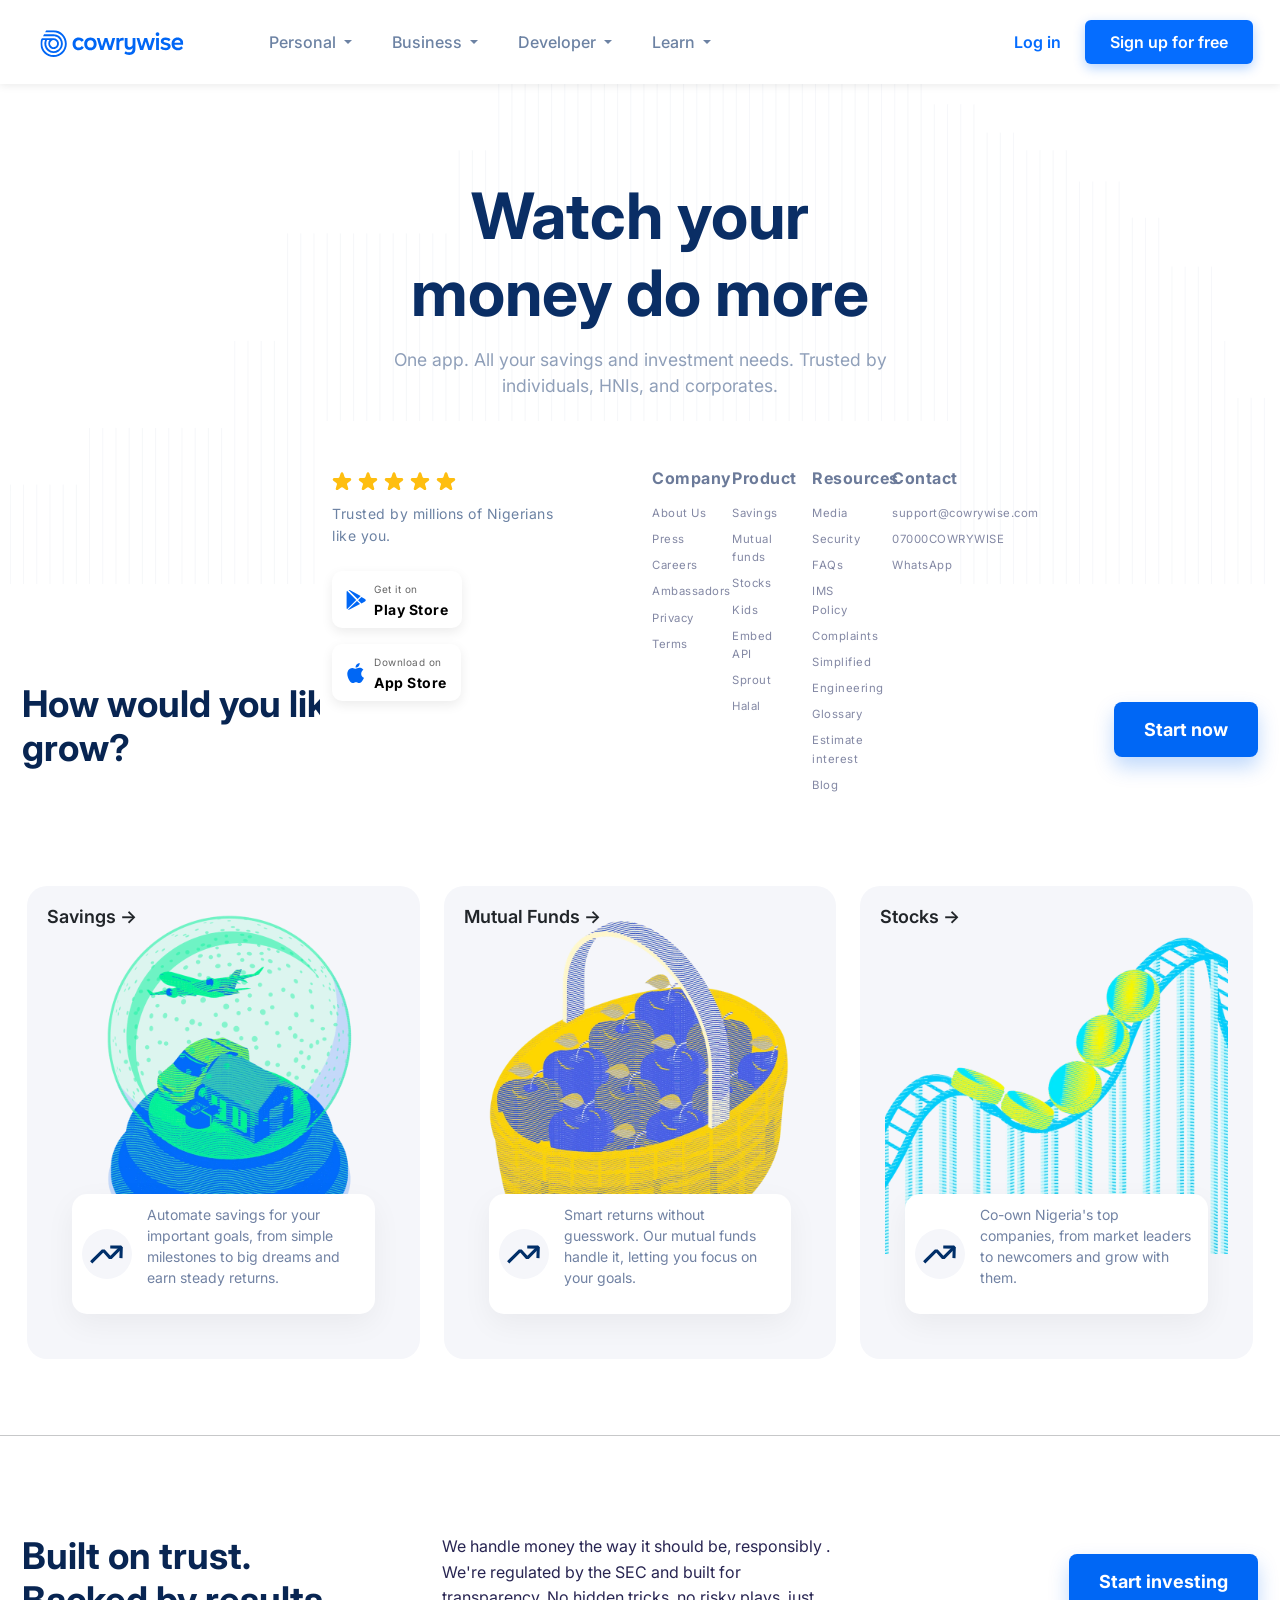
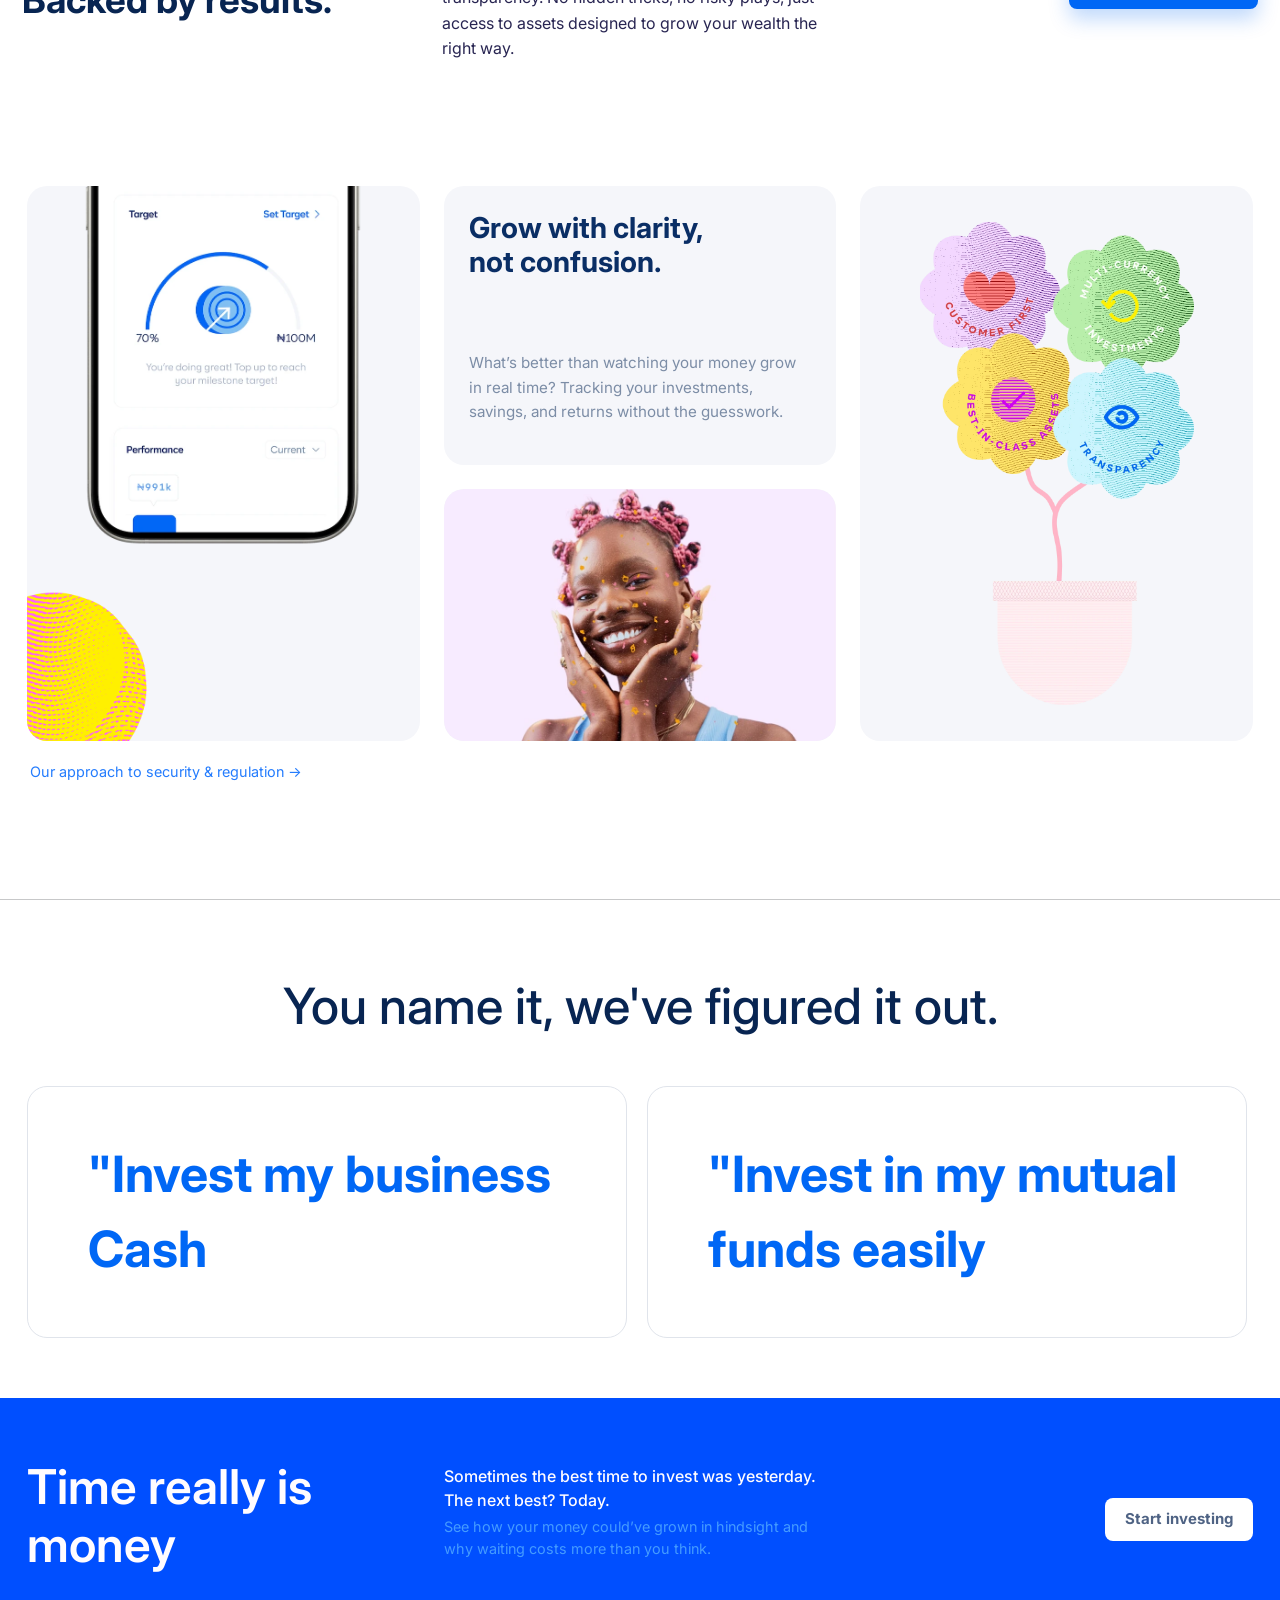
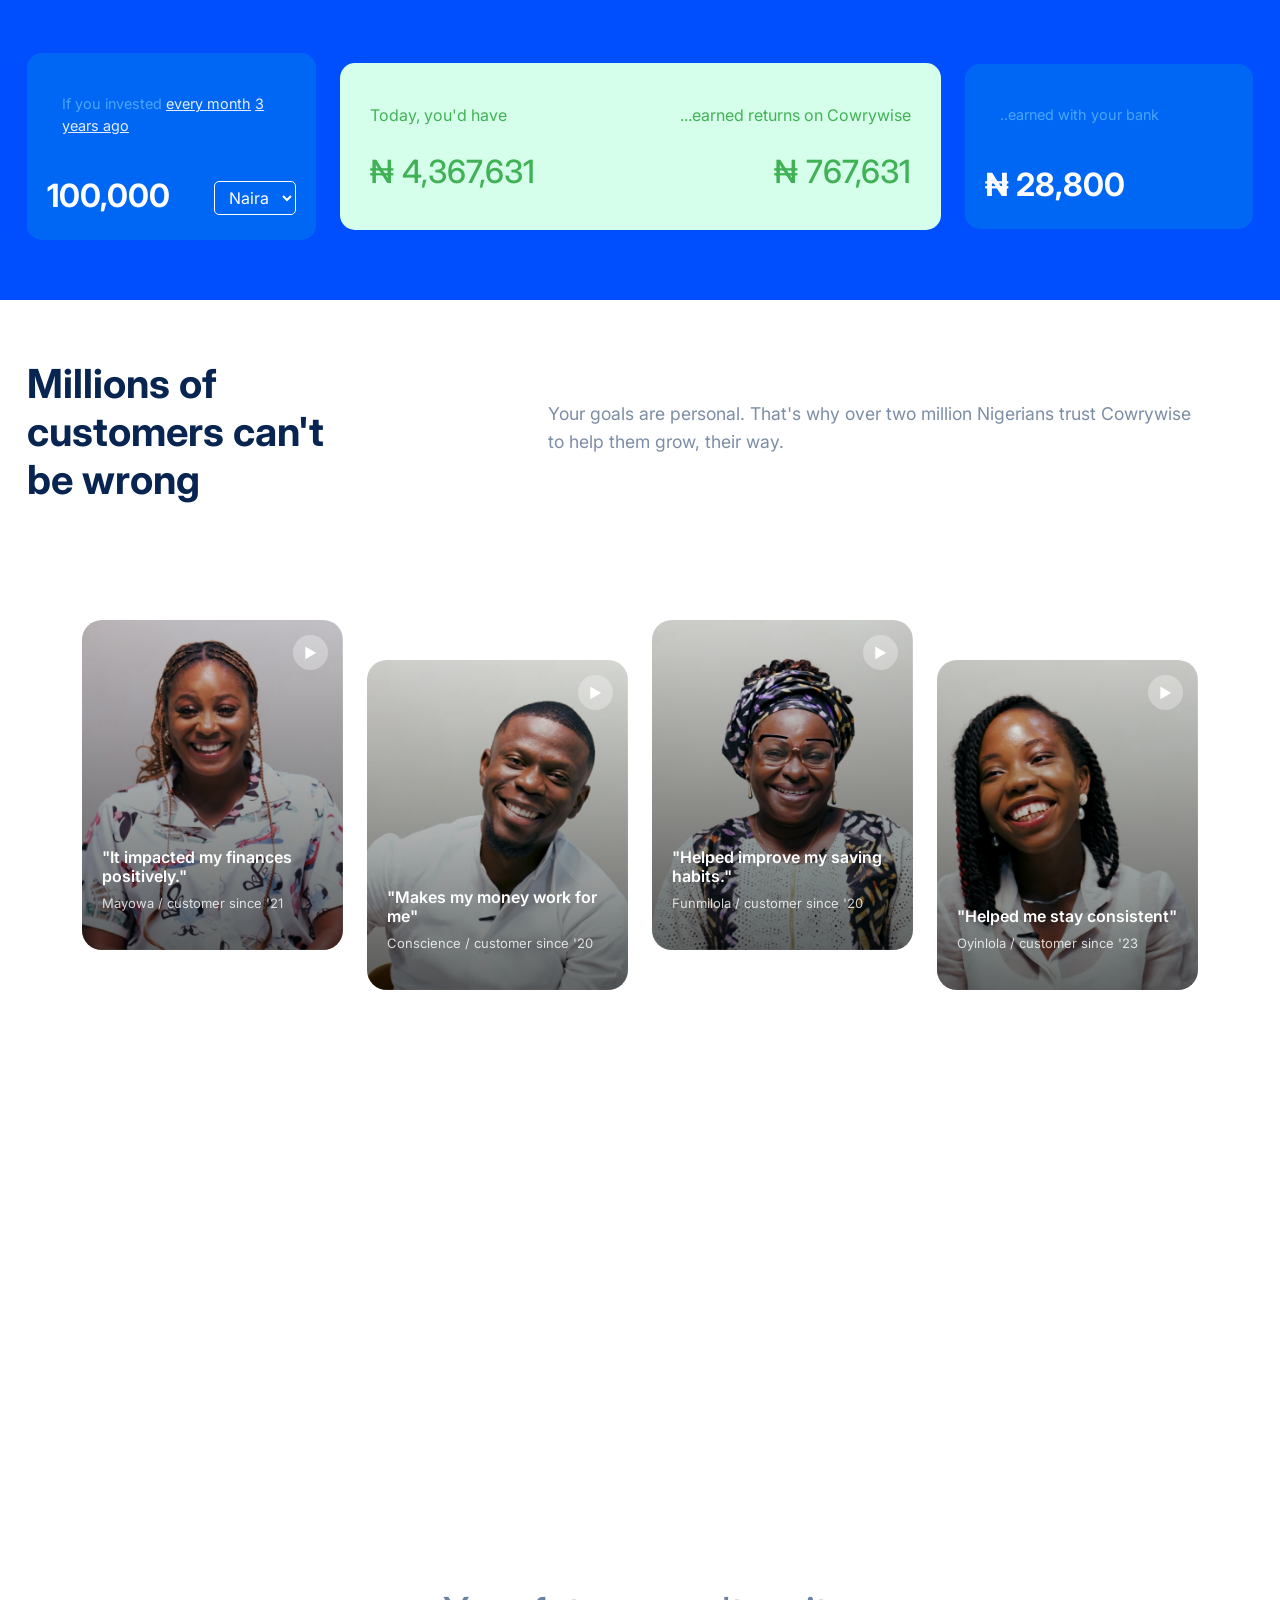
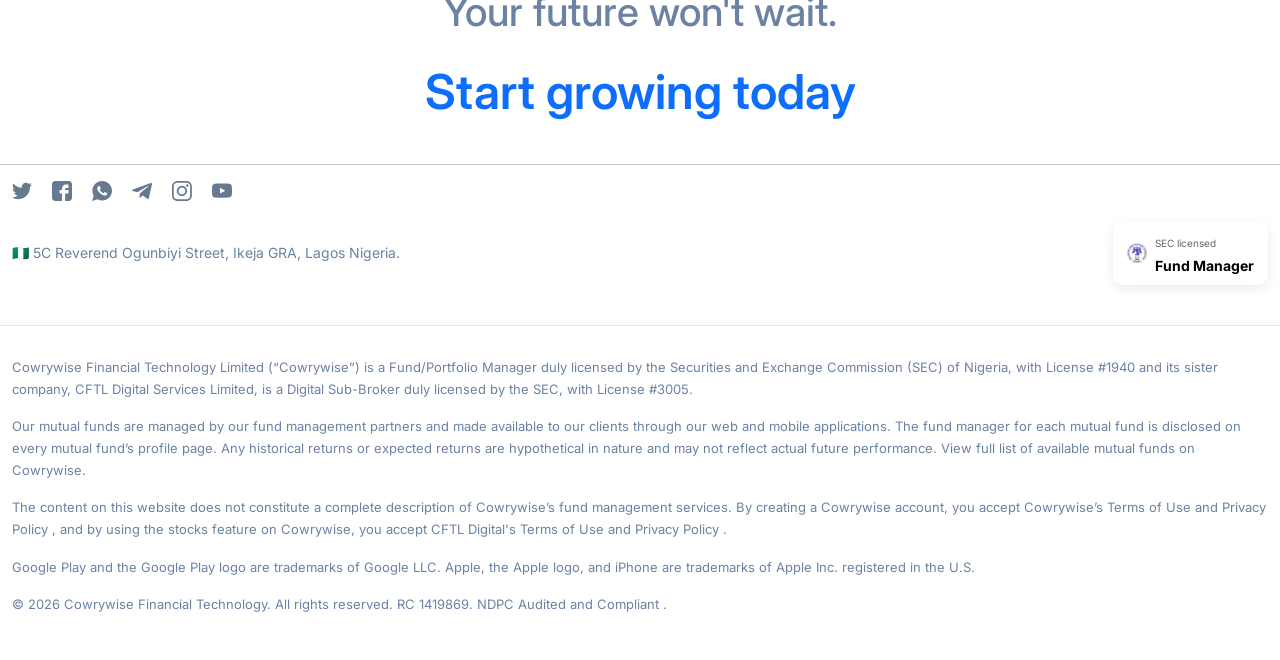
==== index.html @ b3c95ea9 "Final project level 2" ====
<!DOCTYPE html>
<html lang="en">

<head>
    <meta charset="UTF-8">
    <meta name="viewport" content="width=device-width, initial-scale=1.0">
    <script src="https://kit.fontawesome.com/5107a4ee23.js" crossorigin="anonymous"></script>
    <title>Plan, Save and Invest Online | Get high returns | Cowrywise</title>
    <link rel="stylesheet" href="style.css">
    <link rel="preconnect" href="https://fonts.googleapis.com">
    <link rel="preconnect" href="https://fonts.gstatic.com" crossorigin>
    <link
        href="https://fonts.googleapis.com/css2?family=Inter:ital,opsz,wght@0,14..32,100..900;1,14..32,100..900&display=swap"
        rel="stylesheet">
    <link href="https://cdn.jsdelivr.net/npm/bootstrap@5.3.8/dist/css/bootstrap.min.css" rel="stylesheet"
        integrity="sha384-sRIl4kxILFvY47J16cr9ZwB07vP4J8+LH7qKQnuqkuIAvNWLzeN8tE5YBujZqJLB" crossorigin="anonymous">
</head>

<body>

    <nav class="navbar myNav position-sticky top-0 navbar-expand-lg ">
        <div class="container-fluid">
            <a class="navbar-brand" href="#">
                <img src="./Media/logo0.svg" alt="">
            </a>
            <button class="navbar-toggler" type="button" data-bs-toggle="collapse" data-bs-target="#navbarSupportedContent"
                aria-controls="navbarSupportedContent" aria-expanded="false" aria-label="Toggle navigation">
                <span class="navbar-toggler-icon"></span>
            </button>
            <div class="collapse ms-lg-5 navbar-collapse" id="navbarSupportedContent">
                <ul class="navbar-nav gap-lg-4 me-auto mb-2 mb-lg-0">
                    
                    <!-- PERSONAL -->

                    <li class="nav-item dropdown">
                        <a class="nav-link dropdown-toggle navList" href="#" role="button" data-bs-toggle="dropdown" data-bs-auto-close="outside"
                            aria-expanded="false">
                            Personal
                        </a>
                        <ul class="dropdown-menu  mydropdownn">
                            <div class="d-flex gap-lg-5">
                                <div class="dropItem">
                                    <li class="d-flex align-items-center  gap-4 mb-4">
                                        <img src="./Media/savings.svg" alt="">
                                        <div>
                                            <strong>Savings</strong>
                                            <p>Save and earn amazing returns</p>
                                        </div>
                                    </li>
                                    <li class="d-flex align-items-center gap-4 my-4">
                                        <img src="./Media/mutual-fund.svg" alt="">
                                        <div>
                                            <strong>Mutual Funds</strong>
                                            <p>Grow your wealth without chasing charts</p>
                                        </div>
                                    </li>
                                    <li class="d-flex align-items-center gap-4 my-4">
                                        <img src="./Media/stocks.svg" alt="">
                                        <div>
                                            <strong>Stocks <button class="btn-info btn text-light fw-bold">NEW!</button></strong>
                                            <p>Own a slice of Nigeria's top companies</p>
                                        </div>
                                    </li>
                                </div>
                        
                                <div class="verticalLine"></div>
                        
                                <div class="dropItem align-self-start">
                                    <strong class="my-4">Savings</strong>
                                    <li class="my-3">
                                        <a href="#">
                                            <p>Estimate your interests</p>
                                        </a>
                                    </li>
                                    <li class="my-3">
                                        <a href="#">
                                            <p>Know your risk appetite</p>
                                        </a>
                                    </li>
                                    <li class="my-3">
                                        <a href="#">
                                            <p>Plan your child's education</p>
                                        </a>
                                    </li>
                                </div>
                            </div>
                        </ul>
                    </li>


                    <!-- BUSINESS -->
                    
                    <li class="nav-item dropdown">
                        <a class="nav-link dropdown-toggle navList" href="#" role="button" data-bs-toggle="dropdown" data-bs-auto-close="outside"
                            aria-expanded="false">
                            Business
                        </a>
                        <ul class="dropdown-menu  mydropdownn">
                            <div class="d-flex justify-content-between">
                                <div class="dropItem">
                                    <li class="d-flex align-items-center  gap-4 mb-4">
                                        <img src="./Media/sprout.svg" alt="">
                                        <div>
                                            <strong>Sprout</strong>
                                            <p>Save and earn amazing returns</p>
                                        </div>
                                    </li>
                                </div>
                        
                                
                            </div>
                        </ul>
                    </li>


                    <!-- DEVELOPER -->

                    <li class="nav-item dropdown">
                        <a class="nav-link dropdown-toggle navList" href="#" role="button" data-bs-toggle="dropdown" data-bs-auto-close="outside"
                            aria-expanded="false">
                            Developer
                        </a>
                        <ul class="dropdown-menu  mydropdownn">
                            <div class="d-flex gap-lg-5">
                                <div class="dropItem">
                                    <li class="d-flex align-items-center  gap-4 mb-4">
                                        <img src="./Media/embed.svg" alt="">
                                        <div>
                                            <strong>Embed</strong>
                                            <p>Offer investment services in your app</p>
                                        </div>
                                    </li>
                                    <li class="d-flex align-items-center gap-4 my-4">
                                        <img src="./Media/docs.svg" alt="">
                                        <div>
                                            <strong>Docs</strong>
                                            <p>Read how to integrate the Embeded API</p>
                                        </div>
                                    </li>
                                </div>
                        
                                <div class="verticalLine"></div>
                        
                                <div class="dropItem align-self-start">
                                    <strong class="my-4">Connect</strong>
                                    <li class="my-3">
                                        <a href="#">
                                            <p>Join Embeded on Slack</p>
                                        </a>
                                    </li>
                                </div>
                            </div>
                        </ul>
                    </li>


                    <!-- LEARN -->

                    <li class="nav-item dropdown">
                        <a class="nav-link dropdown-toggle navList" href="#" role="button" data-bs-toggle="dropdown" data-bs-auto-close="outside"
                            aria-expanded="false">
                            Learn
                        </a>
                        <ul class="dropdown-menu  mydropdownn">
                            <div class="d-flex justify-content-between">
                                <div class="dropItem">
                                    <li class="d-flex align-items-center  gap-4 mb-4">
                                        <img src="./Media/docs.svg" alt="">
                                        <div>
                                            <strong>Glossary</strong>
                                            <p>Learn from a curation of simple money terms</p>
                                        </div>
                                    </li>
                                    <li class="d-flex align-items-center  gap-4 mb-4">
                                        <img src="./media/docs.svg" alt="">
                                        <div>
                                            <strong>Blog</strong>
                                            <p>Announcements, articles and stories</p>
                                        </div>
                                    </li>
                                    <li class="d-flex align-items-center  gap-4 mb-4">
                                        <img src="./Media/help-center.svg" alt="">
                                        <div>
                                            <strong>Help Center</strong>
                                            <p>Everything you need to use Cowrywise</p>
                                        </div>
                                    </li>
                                </div>
                        
                                
                            </div>
                        </ul>
                    </li>


                </ul>
                <div class="d-flex align-items-center gap-lg-4">
                    <a href="./login.html" class="login">Log in</a>
                    <a href="./signup.html">
                        <button class="signupBtn">Sign up for free</button>
                    </a>

                </div>
            </div>
        </div>
    </nav>

    <section class="main-section">
        <div class="line-bg"></div>

        <div class="main-div">
            <h1>Watch your money do more</h1>
            <p>One app. All your savings and investment needs. Trusted by individuals, HNIs, and corporates.</p>
            <button class="btn-start">Start building wealth</button>
        </div>
    </section>

    <section class="growth-section py-5">
        <div class="container-fluid">
            <div class="row g-4">


                <div class="col-12 col-md-4">
                    <h2 class="growth-title">How would you like to grow?</h2>
                </div>


                <div class="col-12 col-md-4">
                    <p class="growth-text">
                        All your wealth-building tools, finally in one app. Save automatically for the things you care
                        about and grow your wealth the smart way.
                    </p>
                </div>


                <div class="col-12 col-md-4 text-md-end">
                    <button class="btn-start">Start now</button>
                </div>

            </div>
        </div>
    </section>

    <section class="feature-section">
        <div class="container-fluid">

            <div class="row g-4">


                <div class="col-md-4">
                    <div class="feature-card">

                        <div class="image-box">
                            <h3 class="card-title">Savings →</h3>
                            <img src="./Media/home-product-savings.webp" alt="Savings">
                        </div>

                        <div class="content-box">
                            <img src="./Media/angle-up-animation.svg" alt="" srcset="">
                            <p>
                                Automate savings for your important goals, from simple milestones
                                to big dreams and earn steady returns.
                            </p>
                        </div>

                    </div>
                </div>


                <div class="col-md-4">
                    <div class="feature-card">
                        <div class="image-box">
                            <h3 class="card-title">Mutual Funds →</h3>
                            <img src="./Media/home-product-mutual-funds.webp" alt="Savings">
                        </div>
                        <div class="content-box">
                            <img src="./Media/angle-up-animation.svg" alt="" srcset="">
                            <p>Smart returns without guesswork. Our mutual funds handle it, letting you focus on your
                                goals.</p>
                        </div>
                    </div>
                </div>

                <div class="col-md-4">
                    <div class="feature-card">
                        <div class="image-box">
                            <h3 class="card-title">Stocks →</h3>
                            <img src="./Media/home-product-stocks.webp" alt="Savings">
                        </div>
                        <div class="content-box">
                            <img src="./Media/angle-up-animation.svg" alt="" srcset="">
                            <p>Co-own Nigeria's top companies, from market leaders to newcomers and grow with them.</p>
                        </div>
                    </div>
                </div>

            </div>

        </div>
    </section>

    <hr>

    <section class="growth-section py-5">
        <div class="container-fluid">
            <div class="row g-4">


                <div class="col-12 col-md-4">
                    <h2 class="growth-title">Built on trust. <br> Backed by results.</h2>
                </div>


                <div class="col-12 col-md-4">
                    <p class="growth-text">
                        We handle money the way it should be, responsibly . We're regulated by the SEC and built for
                        transparency. No hidden tricks, no risky plays, just access to assets designed to grow your
                        wealth the right way.
                    </p>
                </div>


                <div class="col-12 col-md-4 text-md-end">
                    <button class="btn-start">Start investing</button>
                </div>

            </div>
        </div>
    </section>


    <section class="feature-section">
        <div class="container-fluid">
            <div class="row g-4">

                <div class="col-lg-4">
                    <div class="feature-card big-card phone-card">
                        <img src="./Media/cowrywise-app-screen-home-2025.webp" alt="security" class="phone-img">


                        <img src="./Media/s-coin-2.webp" alt="coin" class="coin-img">
                    </div>
                </div>

                <div class="col-lg-4 d-flex flex-column gap-4">

                    <div class="feature-card text-card">
                        <h3>Grow with clarity,<br> not confusion.</h3>
                        <p>
                            What’s better than watching your money grow in real time?
                            Tracking your investments, savings, and returns without the guesswork.
                        </p>
                    </div>

                    <div class="feature-card image-card">
                        <img src="./Media/girl-face-model.webp" alt="happy" class="img-fluid">

                        <!-- <img src="./Media/s-coin-2.webp" alt="coin" class="coin-right"> -->
                    </div>

                </div>


                <div class="col-lg-4">
                    <div class="feature-card big-card center-card">
                        <img src="./Media/flowers-img.webp" alt="features" class="img-fluid">
                    </div>
                </div>

            </div>
        </div>
        <p class="small-text"><a href="#">Our approach to security & regulation →</a></p>
    </section>
    <hr>

    <section class="figured-section">
        <div class="container-fluid">
            <div class="figured-text">
                <h2>You name it, we've figured it out.</h2>
            </div>

            <div class="review-wrapper">
                <div class="review-track">

                    <div class="review-box">"Invest my business Cash</div>
                    <div class="review-box">"Invest in my mutual funds easily</div>
                    <div class="review-box">"Invest in stocks</div>
                    <div class="review-box">"Automatic and build my savings</div>
                    <div class="review-box">"Access Naira & USD investments</div>
                    <div class="review-box">"Get better returns on my money</div>

                    <div class="review-box">"Invest my business Cash</div>
                    <div class="review-box">"Invest in my mutual funds easily</div>
                    <div class="review-box">"Invest in stocks</div>
                    <div class="review-box">"Automatic and build my savings</div>
                    <div class="review-box">"Access Naira & USD investments</div>
                    <div class="review-box">"Get better returns on my money</div>


            

                </div>
            </div>

        </div>
    </section>

    <section class="time-money-section">
        <div class="container-fluid">
            <div class="row align-items-center g-4">

                <!-- LEFT -->
                <div class="col-lg-4">
                    <h1 class="main-title">
                        Time really is <br> money
                    </h1>
                </div>

                <!-- MIDDLE -->
                <div class="col-lg-4">
                    <p class="top-text mb-1">
                        Sometimes the best time to invest was yesterday. The next best? Today.
                    </p>
                    <p class="sub-text">
                        See how your money could’ve grown in hindsight and why waiting costs more than you think.
                    </p>
                </div>

                <!-- RIGHT -->
                <div class="col-lg-4 text-lg-end">
                    <button class="btn-invest">
                        Start investing
                    </button>
                </div>

            </div>


            <div class="row align-items-center mt-5 g-4">

                <div class="col-lg-3">

                    <div class="input-card">

                        <p class="small-text">
                            If you invested
                            <span class="link">every month</span>
                            <span class="link">3 years ago</span>
                        </p>

                        <div class="amount-box">
                            <div class="amount-value">
                                <h2>100,000</h2>
                            </div>
                            <select name="" id="">
                                <option value="">Naira</option>
                            </select>

                        </div>
                    </div>

                </div>


                <div class="col-lg-6">

                    <div class="input-card2">

                        <div class="small-text2">
                            <div>
                                <p>Today, you'd have</P>
                            </div>

                            <div>
                                <p>...earned returns on Cowrywise</P>
                            </div>
                        </div>

                        <div class="amount-box2">
                            <div class="amount-value2">
                                <h2>₦ 4,367,631</h2>
                            </div>
                            <div class="amount-value2">
                                <h2>₦ 767,631</h2>
                            </div>

                        </div>
                    </div>

                </div>

                <div class="col-lg-3">

                    <div class="input-card">

                        <p class="small-text">
                            ..earned with your bank
                        </p>

                        <div class="amount-box">
                            <div class="amount-value">
                                <h2>₦ 28,800</h2>
                            </div>

                        </div>
                    </div>

                </div>


            </div>

        </div>
    </section>

    <section class="goal-container">
        <div class="container-fluid">
            <div class="row align-items-center g-4">

                <!-- LEFT -->
                <div class="col-lg-5">
                    <h1 class="main-goal">
                        Millions of customers can't be wrong
                    </h1>
                </div>
                <!-- RIGHT -->

                <div class="col-lg-7">
                    <p class="main-p">
                        Your goals are personal. That's why over two million Nigerians trust Cowrywise to help them
                        grow, their way.
                    </p>

                </div>

            </div>

        </div>
    </section>


    <section class="testimonial-container">
        <div class="container my-2">
            <div class="row g-4">

                <!-- Card 1 -->
                <div class="col-md-3">
                    <div class="testimonial-card">
                        <img src="./Media/girl-img.jpg" alt="user" class="img-fluid">

                        <div class="overlay"></div>

                        <div class="text-box">
                            <h5>"It impacted my finances positively."</h5>
                            <p>Mayowa / customer since '21</p>
                        </div>

                        <div class="play-btn">▶</div>
                    </div>
                </div>

                <!-- Card 2 -->
                <div class="col-md-3">
                    <div class="testimonial-card">
                        <img src="./Media/guy-img.jpg" alt="user" class="img-fluid">

                        <div class="overlay"></div>

                        <div class="text-box">
                            <h5>"Makes my money work for me"</h5>
                            <p>Conscience / customer since '20</p>
                        </div>

                        <div class="play-btn">▶</div>
                    </div>
                </div>

                <!-- Card 3 -->
                <div class="col-md-3">
                    <div class="testimonial-card">
                        <img src="./Media/woman-img.jpg" alt="user" class="img-fluid">

                        <div class="overlay"></div>

                        <div class="text-box">
                            <h5>"Helped improve my saving habits."</h5>
                            <p>Funmilola / customer since '20</p>
                        </div>

                        <div class="play-btn">▶</div>
                    </div>
                </div>

                <!-- Card 4 -->
                <div class="col-md-3">
                    <div class="testimonial-card">
                        <img src="./Media/oyindamola-img.jpg" alt="user" class="img-fluid">

                        <div class="overlay"></div>

                        <div class="text-box">
                            <h5>"Helped me stay consistent"</h5>
                            <p>Oyinlola / customer since '23</p>
                        </div>

                        <div class="play-btn">▶</div>
                    </div>
                </div>

            </div>
    </section>


    <section class="future-container">
        <div class="container-fluid">
            <div class="future-content">
                <h3>Your future won't wait.</h3>
                <a href="./signup.html">Start growing today</a>
            </div>

        </div>
    </section>

    <footer class="py-5">
        <div class="container-fluid">
            <div class="row align-items-start justify-content-between">

                <!-- LEFT SIDE -->
                <div class="col-lg-5 mb-4">

                    <!-- Stars -->
                    <div class="mb-2 text-warning">
                        <img src="./Media/star-img.svg" alt="">
                    </div>

                    <!-- Text -->
                    <p class="mb-4 footer-text">
                        Trusted by millions of Nigerians like you.
                    </p>

                    <!-- App Buttons -->
                    <div class="d-flex gap-3 flex-wrap">

                        <!-- Play Store -->
                        <a href="#" class="app-btn d-inline-flex align-items-center">
                            <img src="./Media/playstore.svg" alt="">
                            <div class="ms-2">
                                <small>Get it on</small><br>
                                <strong>Play Store</strong>
                            </div>
                        </a>

                        <!-- App Store -->
                        <a href="#" class="app-btn d-inline-flex align-items-center">
                            <img src="./Media/apple-blue-img.svg" alt="">
                            <div class="ms-2">
                                <small>Download on</small><br>
                                <strong>App Store</strong>
                            </div>
                        </a>

                    </div>
                </div>

                <!-- RIGHT SIDE -->
                <div class="col-lg-6">
                    <div class="row">

                        <div class="col-6 col-md-3 mb-4">
                            <h6 class="fw-bold mb-3">Company</h6>
                            <ul class="list-unstyled footer-text small">
                                <li class="mb-2">About Us</li>
                                <li class="mb-2">Press</li>
                                <li class="mb-2">Careers</li>
                                <li class="mb-2">Ambassadors</li>
                                <li class="mb-2">Privacy</li>
                                <li class="mb-2">Terms</li>
                            </ul>
                        </div>

                        <div class="col-6 col-md-3 mb-4">
                            <h6 class="fw-bold mb-3">Product</h6>
                            <ul class="list-unstyled footer-text small">
                                <li class="mb-2">Savings</li>
                                <li class="mb-2">Mutual funds</li>
                                <li class="mb-2">Stocks</li>
                                <li class="mb-2">Kids</li>
                                <li class="mb-2">Embed API</li>
                                <li class="mb-2">Sprout</li>
                                <li class="mb-2">Halal</li>
                            </ul>
                        </div>

                        <div class="col-6 col-md-3 mb-4">
                            <h6 class="fw-bold mb-3">Resources</h6>
                            <ul class="list-unstyled footer-text small">
                                <li class="mb-2">Media</li>
                                <li class="mb-2">Security</li>
                                <li class="mb-2">FAQs</li>
                                <li class="mb-2">IMS Policy</li>
                                <li class="mb-2">Complaints</li>
                                <li class="mb-2">Simplified</li>
                                <li class="mb-2">Engineering</li>
                                <li class="mb-2">Glossary</li>
                                <li class="mb-2">Estimate interest</li>
                                <li class="mb-2">Blog</li>
                            </ul>
                        </div>

                        <div class="col-6 col-md-3 mb-4">
                            <h6 class="fw-bold mb-3">Contact</h6>
                            <ul class="list-unstyled footer-text small">
                                <li class="mb-2">support@cowrywise.com</li>
                                <li class="mb-2">07000COWRYWISE</li>
                                <li class="mb-2">WhatsApp</li>
                            </ul>
                        </div>

                    </div>
                </div>

            </div>
        </div>
    </footer>
    <hr>

    <section>
        <div class="container-fluid">
            <div class="social-img">
                <img src="./Media/twitter-logo.svg" alt="" srcset="">
                <img src="./Media/facebook-logo.svg" alt="" srcset="">
                <img src="./Media/whatsapp-logo.svg" alt="" srcset="">
                <img src="./Media/telegram-logo.svg" alt="" srcset="">
                <img src="./Media/instagram-logo.svg" alt="" srcset="">
                <img src="./Media/youtube-logo.svg" alt="" srcset="">

            </div>

            <div class="bottom-bar">
                <p>🇳🇬 5C Reverend Ogunbiyi Street, Ikeja GRA, Lagos Nigeria.</p>

                <a href="#" class="app-btn d-inline-flex align-items-center">
                    <img src="./Media/sec-logo.uViKvy1J.png" alt="">
                    <div class="ms-2">
                        <small>SEC licensed</small><br>
                        <strong>Fund Manager</strong>
                    </div>
                </a>
            </div>
        </div>
    </section>

    <section class="legal-section">
        <div class="container-fluid">
            <p>Cowrywise Financial Technology Limited (“Cowrywise”) is a Fund/Portfolio Manager duly licensed by the Securities and Exchange Commission (SEC) of Nigeria, with License #1940 and its sister company, CFTL Digital Services Limited, is a Digital Sub-Broker duly licensed by the SEC, with License #3005.</p>

            <p>Our mutual funds are managed by our fund management partners and made available to our clients through our web and mobile applications. The fund manager for each mutual fund is disclosed on every mutual fund’s profile page. Any historical returns or expected returns are hypothetical in nature and may not reflect actual future performance. View full list of available mutual funds on Cowrywise.</p>

            <p>The content on this website does not constitute a complete description of Cowrywise’s fund management services. By creating a Cowrywise account, you accept Cowrywise’s Terms of Use and Privacy Policy , and by using the stocks feature on Cowrywise, you accept CFTL Digital's Terms of Use and Privacy Policy .</p>

            <p>Google Play and the Google Play logo are trademarks of Google LLC. Apple, the Apple logo, and iPhone are trademarks of Apple Inc. registered in the U.S.</p>

            <p>© 2026  Cowrywise Financial Technology. All rights reserved. RC 1419869. NDPC Audited and Compliant .</p>
        </div>
    </section>









</body>

<script src="https://cdn.jsdelivr.net/npm/bootstrap@5.3.8/dist/js/bootstrap.bundle.min.js"
    integrity="sha384-FKyoEForCGlyvwx9Hj09JcYn3nv7wiPVlz7YYwJrWVcXK/BmnVDxM+D2scQbITxI"
    crossorigin="anonymous"></script>


</html>
---- style.css ----
* {
  margin: 0;
  padding: 0;
  box-sizing: border-box;
  font-family: "Inter", sans-serif;
}

body {
  background-color: #f4f7fa;
}



.myNav {
  padding: 20px 15px !important;
  background-color: white !important;
  box-shadow: 0 2px 8px rgba(0, 0, 0, 0.08) !important;
  z-index: 10;
}

.myNav .navbar-brand img {
  width: 170px;
}

.mydropdownn {
  border: none !important;
  box-shadow: 0 2px 8px rgba(0, 0, 0, 0.08) !important;
  background-color: white !important;
  width: max-content !important;
  border-radius: 10px !important;
  padding: 40px !important;
  pointer-events: auto !important;
}

.mydropdownn .dropItem {
  pointer-events: auto !important;
}

.mydropdownn .dropItem li {
  pointer-events: auto !important;
  cursor: pointer !important;
}

.dropItem img {
  width: 45px;
}

.dropItem strong {
  font-weight: 600;
}

.dropItem p {
  font-size: 14px;
  color: #6C82A3;
  font-weight: 500;
  transition: .5s ease;
}

.dropItem li:hover,
.dropItem li:hover p {
  color: #056DFF;
  transition: .5s ease;
}

.dropItem strong button {
  font-size: 10px;
  letter-spacing: 2px;
  padding: 1px 2px !important;
}

.verticalLine {
  width: 1px;
  height: auto;
  background-color: #E5E5E5;
}

.dropItem a {
  text-decoration: none;
}

.navList {
  color: #6C82A3 !important;
  font-weight: 500 !important;
  transition: .5s ease;
}

.navList:hover,
.navList:focus {
  color: black !important;
}

.login {
  text-decoration: none;
  color: #056DFF;
  font-weight: 600;
  font-size: 16px;
}

.signupBtn {
  font-weight: 600;
  font-size: 16px;
  width: max-content;
  color: white;
  background-color: #056DFF;
  border: none;
  padding: 10px 25px !important;
  border-radius: 6px !important;
  box-shadow: 0 4px 12px rgba(5, 109, 255, 0.3) !important;
}





.main-section {
  position: relative;
  padding: 0 10px;
}

.line-bg {
  width: 100%;
  background-image: url(./Media/bg-lines.svg);
  background-repeat: no-repeat;
  background-size: cover;
  height: 500px;
}

.main-div {
  position: absolute;
  position: absolute;
  top: 50%;
  left: 50%;
  transform: translate(-50%, -50%);
  text-align: center;
  max-width: 500px;
}

.main-div h1 {
  font-size: 4rem;
  font-weight: 700;
  color: #0a2e65;
  margin-bottom: 15px;
}

.main-div p {
  font-size: 1.1rem;
  color: #8f9fb9;
}

.btn-start {
  margin-top: 20px;
  padding: 14px 30px;
  background: #0067f5;
  color: #fff;
  font-size: 18px;
  font-weight: bold;
  border: none;
  border-radius: 8px;
  cursor: pointer;
  box-shadow: 0 10px 20px rgba(0, 103, 245, 0.25);
}

.btn-start:hover {
  transform: translateY(-2px);
  box-shadow: 0 15px 30px rgba(0, 0, 0, 0.12);
}

.growth-section {
  margin-top: 50px;
  padding: 0 10px;
}

.growth-title {
  font-size: 2.3rem;
  font-weight: 700;
  color: #082552;
}

.growth-text {
  color: #282552;
  font-size: 1rem;
  line-height: 1.6;
}


.feature-section {
  padding: 80px 20px;
}

.feature-card {
  position: relative;
  background: #f9fbff;
  border-radius: 20px;
  padding-top: 20px;
  overflow: hidden;
}

.image-box img {
  width: 100%;
  display: block;
}

.card-title {
  position: absolute;
  top: 20px;
  left: 20px;
  font-size: 18px;
  font-weight: 600;
  color: #082552;
  z-index: 2;
}


.content-box {
  position: relative;
  background: #fff;
  margin: -60px 20px 20px;
  padding: 10px;
  border-radius: 15px;
  box-shadow: 0 10px 30px rgba(0, 0, 0, 0.05);
  display: flex;
  align-items: center;
  gap: 15px;
}

.content-box:hover {
  transform: translateY(-2px);
}

.content-box img {
  width: 50px;
  height: 50px;
  background-color: #f5f6fa;
  border-radius: 50%;

  animation: floatUp 3s ease-in-out infinite;
}

@keyframes floatUp {
  0% {
    transform: translateY(0);
  }

  50% {
    transform: translateY(-8px);
  }

  100% {
    transform: translateY(0);
  }
}




.content-box p {
  font-size: 14px;
  color: #7182a3;
  line-height: 1.5;
}

.feature-section {
  padding: 60px 15px;
  background: #ffffff;
}


.feature-card {
  background: #f5f6fa;
  border-radius: 20px;
  padding: 25px;
  height: 100%;
  display: flex;
  flex-direction: column;
  justify-content: space-between;
}


.phone-card {
  min-height: 400px;
  position: relative;
  overflow: hidden;
}

.phone-img {
  position: absolute;
  top: -220px;
  left: 50%;
  transform: translateX(-50%);
  width: 300px;
}

.coin-img {
  position: absolute;
  bottom: -50px;
  left: -80px;
  width: 200px;
  animation: rotateCoin 12s ease-in-out infinite;
}

@keyframes rotateCoin {
  from {
    transform: rotate(0deg);
  }

  to {
    transform: rotate(360deg);
  }
}

.center-card {
  display: flex;
  align-items: center;
  justify-content: center;
}

.center-card img {
  width: 80%;
  height: auto;
}


.text-card h3 {
  font-size: 1.8rem;
  font-weight: 700;
  color: #0a2e65;
  margin-bottom: 15px;
}

.text-card p {
  font-size: 0.95rem;
  color: #7c8da6;
  line-height: 1.6;
}


.image-card {
  padding: 0;
  overflow: hidden;
  position: relative;
}

.image-card img {
  width: 100%;
  height: 100%;
  object-fit: cover;
  border-radius: 20px;
}

/* .coin-right {
  position: absolute;
  bottom: -150px;
  right: -300px;
  width: 20px;


  animation: coinSpin 12s linear infinite;
} */


.small-text {
  font-size: 0.85rem;
  color: #7c8da6;
  margin-top: 10px;
}

.small-text {
  padding: 0 15px;
  margin-top: 20px;
  font-size: 15px;
}

.small-text a {
  text-decoration: none;
}


.figured-section {
  padding: 60px 15px;
}

.figured-text h2 {
  font-size: 50px;
  color: #082552;
  text-align: center;
}

.review-wrapper {
  overflow: hidden;
  margin-top: 50px;
}

.review-track {
  display: flex;
  gap: 20px;
  width: max-content;

  animation: scroll 60s linear infinite;
}

.review-track:hover {
  animation-play-state: paused;
  cursor: pointer;
}

@keyframes scroll {
  0% {
    transform: translateX(0);
  }

  100% {
    transform: translateX(-50%);
  }
}

.review-box {
  padding: 50px 60px;
  background: #fff;
  border-radius: 20px;
  border: 1px solid #e0e4eb;
  max-width: 600px;
  white-space: normal;
  font-size: 50px;
  font-weight: 700;
  color: #0067f5;
  align-items: center;
}


.time-money-section {
  background-color: #004fff;
  padding: 60px 15px;
}

.main-title {
  font-size: 3rem;
  font-weight: 600;
  line-height: 1.2;
  color: #fffcff;
}

.top-text {
  font-weight: 500;
  color: #fffcff;
}

.sub-text {
  font-size: 0.9rem;
  opacity: 0.8;
  color: #56afff;
}

.btn-invest {
  background: #fff;
  color: #4f6384;
  font-size: 15px;
  font-weight: 700;
  border: none;
  padding: 10px 20px;
  border-radius: 8px;
  transition: 0.4s;
}

.btn-invest:hover {
  background: #1e3c62;
  color: #fffcff;
}

.input-card {
  border-radius: 15px;
  padding: 20px;
  background: #0067f5;
}

.small-text {
  font-size: 0.9rem;
  opacity: 0.9;
  margin-bottom: 40px;
  color: #54acfc;
}

.link {
  text-decoration: underline;
  cursor: pointer;
  color: #fffcff;
}

.amount-value {
  padding-bottom: 5px;

}

/* Input line */
.amount-box {
  display: flex;
  justify-content: space-between;
  align-items: center;
  margin-top: 10px;
}

.amount-box h2 {
  margin: 0;
  color: #fffcff;
  font-weight: 700;
}

.amount-box select {
  background: #0067f5;
  color: #fffcff;
  border: 1px solid #fffcff;
  padding: 5px 10px;
  border-radius: 5px;
  cursor: pointer;
}

.input-card2 {
  border-radius: 15px;
  padding: 30px;
  background: #d6ffeb;

}

.small-text2 {
  display: flex;
  justify-content: space-between;
  align-items: center;
  margin-top: 10px;
  color: #40b255;
}

.amount-box2 {
  display: flex;
  justify-content: space-between;
  align-items: center;
  margin-top: 10px;
  color: #40b255;
}

.goal-container {
  padding: 60px 15px;
}

.main-goal {
  color: #082552;
  font-size: 2.5rem;
  font-weight: 700;
  width: 100%;
  max-width: 350px;
}

.main-p {
  color: #7c8da6;
  font-size: 1.1rem;
  line-height: 1.6;
  width: 100%;
  max-width: 650px;
}

.testimonial-container {
  padding: 40px 15px;
}

.testimonial-card {
  position: relative;
  border-radius: 20px;
  overflow: hidden;

  transition: transform 0.4s ease, box-shadow 0.4s ease;
}



.testimonial-card img {
  width: 100%;
  height: 100%;
  object-fit: cover;
}

.overlay {
  position: absolute;
  inset: 0;
  background: linear-gradient(to top, rgba(0, 0, 0, 0.6), transparent);
}

.text-box {
  position: absolute;
  bottom: 20px;
  left: 20px;
  right: 20px;
  color: #fff;
}

.text-box h5 {
  font-size: 16px;
  font-weight: 600;
}

.text-box p {
  font-size: 13px;
  opacity: 0.8;
}

.play-btn {
  position: absolute;
  top: 15px;
  right: 15px;
  width: 35px;
  height: 35px;
  background: rgba(255, 255, 255, 0.3);
  border-radius: 50%;
  display: flex;
  align-items: center;
  justify-content: center;
  color: white;
  font-size: 14px;
}

.future-container {
  padding: 20px 15px;
}

.future-content {
  text-align: center;
}

.future-content h3 {
  font-size: 2.5rem;
  color: #6C82A3;
  margin-bottom: 20px;
}

.future-content a {
  text-decoration: none;
  font-size: 3rem;
  font-weight: 600;
}

footer {
  background: #fff;
}

footer ul li {
  cursor: pointer;
}

footer ul li:hover {
  color: #0067f5;
}

.footer-text {
  color: #6c82a3;
  font-size: 14px;
  line-height: 1.6;
}

.app-btn {
  background: #fff;
  padding: 8px 14px;
  border-radius: 10px;
  text-decoration: none;
  color: #000;
  box-shadow: 0 4px 12px rgba(0, 0, 0, 0.08);
  transition: 0.3s ease;
}

.app-btn img {
  width: 22px;
  height: 22px;
  object-fit: contain;
}

.app-btn small {
  font-size: 10px;
  color: #666;
}

.app-btn strong {
  font-size: 14px;
}

.app-btn:hover {
  transform: translateY(-2px);
}

.social-img {
  display: flex;
  gap: 20px;
  align-items: center;

}


.social-img img {
  width: 20px;
  height: 20px;
  object-fit: contain;


  filter: brightness(0) saturate(100%) invert(48%) sepia(9%) saturate(1063%) hue-rotate(173deg) brightness(94%) contrast(88%);

  cursor: pointer;
  transition: 0.3s ease;
}


.social-img img:hover {
  transform: translateY(-3px);
  opacity: 1;
}

.bottom-bar {
  display: flex;
  justify-content: space-between;
  align-items: center;
  margin-top: 20px;
  flex-wrap: wrap;
  gap: 15px;
}

.bottom-bar p {
  margin: 0;
  font-size: 14px;
  color: #6c82a3;
}

.app-btn {
  background: #fff;
  padding: 8px 14px;
  border-radius: 10px;
  text-decoration: none;
  color: #000;
  box-shadow: 0 4px 12px rgba(0, 0, 0, 0.08);
  transition: 0.3s ease;
}

.app-btn img {
  width: 20px;
  height: 20px;
  object-fit: contain;
}

.app-btn small {
  font-size: 10px;
  color: #666;
}

.app-btn strong {
  font-size: 14px;
}

.app-btn:hover {
  transform: translateY(-2px);
}

.legal-section {
  margin-top: 40px;
  padding: 30px 0;
  border-top: 1px solid #e5e7eb;
}

.legal-section p {
  font-size: 13px;
  line-height: 1.7;
  color: #6c82a3;
  margin-bottom: 15px;
}











/* LOG IN */
.container {
  display: flex;
  min-height: 100vh;
}

/* LEFT SIDE */
.left {
  flex: 1;
  background: #f4f7fa;
  display: flex;
  flex-direction: column;
  align-items: flex-start;
  padding-left: 120px;
  padding-top: 80px;
}

.left-content {
  max-width: 400px;
  margin-top: 100px;
}

.left h1 {
  font-size: 3rem;
  color: #0a2e65;
  font-weight: 700;
}

.left p {
  margin-top: 15px;
  color: #adbacd;
  font-size: 25px;
  margin-bottom: 15px;
}

.small {
  color: #8388a4;
  font-size: 15px;
}

.small a {
  font-size: 15px;
  color: #0066f6;
  text-decoration: none;
  font-weight: bold;
}

/* RIGHT SIDE */
.right {
  flex: 1;
  display: flex;
  flex-direction: column;
  align-items: center;
  justify-content: center;
  padding-top: 80px;
}

.form-box {
  background: #fff;
  padding: 50px;
  border-radius: 15px;
  width: 100%;
  max-width: 500px;
  box-shadow: 0 10px 30px rgba(0, 0, 0, 0.05);
}

/* SOCIAL BUTTONS */
.social-btn {
  display: flex;
  gap: 10px;
  width: 100%;
}

.btn {
  flex: 1;
  padding: 12px;
  border-radius: 10px;
  border: 1px solid #ddd;
  background: #fff;
  color: #0a2e65;
  cursor: pointer;
  font-size: 15px;
  font-weight: 600;
  display: flex;
  justify-content: center;
  align-items: center;
}

.btn:hover {
  box-shadow: 0 10px 30px #e0e4eb;

}

/* DIVIDER */
.divider {
  display: flex;
  justify-content: center;
  align-items: center;
  gap: 10px;
  margin: 20px 0;
  color: #9ca3af;
}

.divider hr {
  flex: 1;
  border: 1px solid #f3f4f7;
}

/* FORM */
form {
  display: flex;
  flex-direction: column;
  gap: 15px;
}

input {
  padding: 14px;
  border-radius: 10px;
  border: 1px solid #ddd;
  outline: none;
}

input:focus {
  border-color: #2563eb;
}

/* PASSWORD */
.password-box {
  position: relative;
}

.password-box input {
  width: 100%;
  padding-right: 40px;
}

.password-box span {
  position: absolute;
  right: 12px;
  top: 50%;
  transform: translateY(-50%);
  cursor: pointer;
  font-size: 16px;
  color: #6b7280;
}

.password-box span img {
  width: 20px;
  height: 20px;
  color: #b5c0d0;
}

/* LINKS */
.forgot {
  font-size: 14px;
  color: #0066f5;
  text-decoration: none;
}

/* BUTTON */
.submit {
  padding: 14px;
  border: none;
  border-radius: 10px;
  background: #0066f5;
  color: #fff;
  font-size: 16px;
  font-weight: bold;
  letter-spacing: 1px;
  cursor: pointer;
}

.submit:hover {
  box-shadow: 0 10px 30px rgba(0, 0, 0, 0.05);
}

/* FOOTER */
.footer {
  margin-top: 20px;
  font-size: 14px;
  /* text-align: center; */
  display: flex;
  align-items: center;
  gap: 50px;
  color: #9ca3af;
}


.footer a {
  color: #2563eb;
  text-decoration: none;
}

.links {
  color: #9ca3af;
}




/* Signup */

.signup-container {
  display: flex;
  min-height: 100vh;
}

.signup-left {
  flex: 1;
  padding: 30px 60px;
  display: flex;
  flex-direction: column;
}

.signup-nav {
  display: flex;
  align-items: center;
  gap: 10px;
  font-weight: bold;
  color: #0a2e65;
}

.signup-box {
  margin-top: 80px;
  background: #fff;
  padding: 50px;
  border-radius: 15px;
  width: 100%;
  max-width: 600px;
  box-shadow: 0 10px 30px rgba(0, 0, 0, 0.05);
}

.signup-box h1 {
  width: 100%;
  max-width: 400px;
  font-size: 3rem;
  color: #0a2e65;
  margin-bottom: 20px;
}

.signup-box p {
  margin-bottom: 25px;
  color: #6b7280;
}

.signup-box p a {
  text-decoration: none;
}

.signup-google-btn {
  width: fit-content;
  padding: 12px;
  border: 1px solid #ddd;
  border-radius: 8px;
  background: #fff;
  color: #0a2e65;
  font-size: 15px;
  font-weight: 600;
  display: flex;
  justify-content: center;
  align-items: center;
  gap: 10px;
  cursor: pointer;
}

.signup-google-btn:hover {
  box-shadow: 0 10px 30px rgba(0, 0, 0, 0.05);
}

.signup-divider {
  display: flex;
  align-items: center;
  color: #7f8aa3;
  gap: 10px;
  margin: 20px 0;
}

.signup-divider hr {
  flex: 1;
  border: 1px solid #f3f4f7;
}

.signup-left input {
  padding: 14px;
  border-radius: 5px;
  border: 1px solid #ddd;
  outline: none;
  width: 100%;
}

input:focus {
  border-color: #2563eb;
}

.signup-continue {
  margin-top: 20px;
  width: 100%;
  padding: 14px;
  border: none;
  border-radius: 8px;
  background: #0066f5;
  color: white;
  font-weight: bold;
}

.signup-right {
  flex: 1;
  display: flex;
  align-items: flex-start;
  justify-content: center;
  padding-top: 150px;
}

.signup-right-box {
  max-width: 350px;
}

.signup-right-box h2 {
  color: #0a2e65;
  margin-bottom: 20px;
}

.signup-right-box p {
  color: #6c82a3;
  font-size: 18px;
  margin-bottom: 20px;
}

.signup-right-box a {
  color: #0066f5;
  text-decoration: none;
  font-weight: 600;
  background-color: #fff;
  padding: 8px 12px;
  border-radius: 20px;
}

.signup-footer {
  margin-top: 20px;
  font-size: 14px;
  display: flex;
  justify-content: space-around;
  align-items: center;
  gap: 50px;
  color: #9ca3af;
}

.signup-footer p img {
  width: 20px;
  height: 20px;
}

.signup-footer a {
  text-decoration: none;
}

#signupform {
  display: flex;
  flex-direction: column;
  gap: 20px;
}

.input-row {
  display: flex;
  gap: 20px;
}

.input-box {
  position: relative;
  width: 100%;
}

.input-box input {
  width: 100%;
  padding: 18px 14px;
  border: 1px solid #ddd;
  border-radius: 8px;
  outline: none;
  font-size: 15px;
  background: transparent;
}

.input-box label {
  position: absolute;
  left: 14px;
  top: 18px;
  color: #9ca3af;
  pointer-events: none;
  transition: .3s;
  background: white;
  padding: 0 4px;
}

.input-box input:focus+label,
.input-box input:not(:placeholder-shown)+label {
  top: -10px;
  font-size: 12px;
  color: #0066f5;
}

.input-box input:focus {
  border-color: #0066f5;
}

.signup-continue {
  margin-top: 10px;
  width: 100%;
  padding: 16px;
  border: none;
  border-radius: 8px;
  background: #0066f5;
  color: white;
  font-size: 16px;
  font-weight: 600;
  cursor: pointer;
  transition: .3s;
}

.signup-continue:hover {
  background: #0052c7;
}

.halal-option {
  display: flex;
  align-items: center;
  gap: 8px;
  /* controls the space between text and switch */
  margin-top: 20px;
}

.halal-option p {
  margin: 0;
  color: #0a2e65;
  font-size: 15px;
  font-weight: 500;
}

/* Toggle Switch */
.switch {
  position: relative;
  width: 50px;
  height: 26px;
}

.switch input {
  display: none;
}

.slider {
  position: absolute;
  inset: 0;
  background-color: #d1d5db;
  border-radius: 50px;
  cursor: pointer;
  transition: 0.3s;
}

.slider::before {
  content: "";
  position: absolute;
  width: 20px;
  height: 20px;
  left: 3px;
  bottom: 3px;
  background-color: white;
  border-radius: 50%;
  transition: 0.3s;
}

.switch input:checked+.slider {
  background-color: #0066f5;
}

.switch input:checked+.slider::before {
  transform: translateX(24px);
}

.halal-modal {
  position: fixed;
  inset: 0;
  background: rgba(0, 0, 0, .3);

  display: none;

  justify-content: center;
  align-items: center;

  z-index: 1000;
}

.halal-modal-box {
  background: white;
  width: 90%;
  max-width: 500px;
  padding: 40px;
  border-radius: 20px;
  position: relative;
}

.close-modal {
  position: absolute;
  top: 20px;
  right: 25px;
  font-size: 40px;
  color: #9ca3af;
  cursor: pointer;
}

.halal-modal-box h3 {
  color: #22c55e;
  font-size: 30px;
  margin-bottom: 20px;
}

.halal-modal-box h1 {
  color: #0a2e65;
  margin-bottom: 25px;
}

.halal-modal-box p {
  color: #7f8aa3;
  line-height: 1.8;
  font-size: 18px;
}

.halal-modal-box button {
  border: none;
  background: none;
  color: #0066f5;
  font-size: 20px;
  font-weight: bold;
  cursor: pointer;

  margin-top: 30px;

  float: right;
}


/* PIN PAGE */

.pin-container {
  height: 100vh;
  display: flex;
  justify-content: center;
  align-items: center;
  background: #f4f7fb;
}

.pin-box {
  background: white;
  padding: 40px;
  width: 400px;
  border-radius: 15px;
  text-align: center;
  box-shadow: 0 10px 30px rgba(0, 0, 0, 0.05);
}

.lock-icon {
  font-size: 40px;
  margin-bottom: 10px;
}

.pin-box h2 {
  color: #0a2e65;
}

.pin-box p {
  color: #6b7280;
  margin-bottom: 20px;
}

.pin-box h4 {
  margin-top: 20px;
  color: #0a2e65;
  font-size: 14px;
}

.pin-inputs {
  display: flex;
  justify-content: center;
  gap: 10px;
  margin-top: 10px;
}

.pin-inputs input {
  width: 45px;
  height: 45px;
  text-align: center;
  font-size: 18px;
  border: 1px solid #ddd;
  border-radius: 8px;
}

#pin-container button,
#createPinBtn {
  margin-top: 25px;
  padding: 12px 20px;
  width: 100%;
  background: #0066f5;
  border: none;
  color: white;
  border-radius: 8px;
  cursor: pointer;
}

#pinError {
  color: red;
  font-size: 13px;
  margin-top: 10px;
}


.bvn-title {
  font-size: 48px;
  line-height: 1.2;
  color: #083e9e;
  margin-bottom: 45px;
}

.why-bvn {
  color: #0066ff;
  font-size: 14px;
  font-weight: 500;
  margin: 18px 0 35px;
  cursor: pointer;
}

.bvn-bottom {
  display: flex;
  justify-content: space-between;
  align-items: center;
  margin-top: 40px;
}

.bvn-bottom a {
  text-decoration: none;
  color: #0066ff;
  font-size: 14px;
  font-weight: 500;
}

.bvn-bottom .signup-continue {
  width: 130px;
  margin: 0;
}

.profile-pic {
  width: 55px;
  border-radius: 50%;
  margin-top: 15px;
}

.map-image {
  width: 100%;
  margin-top: 30px;
  opacity: .4;
}

.input-error {
  display: block;
  color: #dc3545;
  font-size: 13px;
  margin-top: 6px;
}

.error-border {
  border: 1px solid #dc3545 !important;
}

/* Welcome */

.welcome-container {
  width: 100%;
  height: 100vh;
  display: flex;
  align-items: center;
  justify-content: center;
  gap: 130px;
}

.welcome-left {
  display: flex;
  flex-direction: column;
  justify-content: center;
}

.welcome-user {
  font-size: 16px;
  color: #6b7a99;
  margin-bottom: 18px;
}

.welcome-user span {
  color: #17346f;
  font-weight: 600;
}

.welcome-left h1 {
  font-size: 62px;
  line-height: 1.15;
  color: #0b2f6a;
  font-weight: 700;
}

.welcome-right {
  display: flex;
  flex-direction: column;
  align-items: center;
}

.welcome-cards {
  display: flex;
  gap: 18px;
}

.welcome-card {
  width: 190px;
  height: 315px;
  border-radius: 22px;
  overflow: hidden;
  cursor: pointer;
  transition: .3s;
  border: 3px solid transparent;
}

.welcome-card:hover {
  transform: translateY(-6px);
}

.savings-card {
  background: #c9f2ff;
}

.investment-card {
  background: #f7e8ff;
}

.welcome-card h3 {
  padding: 18px;
  font-size: 18px;
  color: #17346f;
}

.welcome-card img {
  width: 100%;
  height: 245px;
  object-fit: cover;
}

.continue-btn {
  margin-top: 40px;
  width: 150px;
  height: 50px;
  border: none;
  border-radius: 8px;
  background: #0066f5;
  color: white;
  font-size: 17px;
  font-weight: 600;
  cursor: pointer;
  transition: .3s;
}

.continue-btn:hover {
  background: #0053ca;
}

.welcome-note {
  margin-top: 35px;
  color: #6b7a99;
  font-size: 15px;
  text-align: center;
  width: 330px;
  line-height: 1.5;
}

footer {
  position: absolute;
  bottom: 18px;
  left: 50%;
  transform: translateX(-50%);
  font-size: 13px;
  color: #6b7a99;
  letter-spacing: .5px;
}

.selected {

  border: 3px solid #0066f5;

}



/* RESPONSIVENESS */
@media (min-width: 768px) {
  .testimonial-card:hover {
    transform: translateY(-10px) scale(1.02);
    box-shadow: 0 20px 40px rgba(0, 0, 0, 0.15);
  }

  .row>div:nth-child(2) .testimonial-card,
  .row>div:nth-child(4) .testimonial-card {
    transform: translateY(40px);
  }

  .row>div:nth-child(2) .testimonial-card:hover,
  .row>div:nth-child(4) .testimonial-card:hover {
    transform: translateY(30px) scale(1.02);
  }

  .welcome-left h1 {

    font-size: 28px;

  }

  .welcome-user {

    font-size: 14px;

  }

  .welcome-cards {

    gap: 8px;

  }

  .welcome-card {

    width: 130px;

    height: 220px;

  }

  .welcome-card img {

    height: 160px;

  }

  .welcome-card h3 {

    font-size: 15px;

  }

  .continue-btn {

    width: 140px;

    height: 45px;

    font-size: 15px;

  }

  .welcome-note {

    width: 240px;

    font-size: 12px;

  }

}

@media (max-width: 768px) {
  .myNav {
    padding: 10px 20px !important;

  }



  .main-section {
    position: relative;
    padding: 20px 15px 30px;
  }

  .line-bg {
    height: auto;
    padding: 50px 0;
  }

  .main-div {
    position: static;
    transform: none;
    margin: 0 auto;
    text-align: center;
    max-width: 320px;
  }

  .main-div h1 {
    font-size: 2.2rem;
    line-height: 1.3;
    margin-bottom: 12px;
  }

  .main-div p {
    font-size: 0.95rem;
    line-height: 1.5;
    margin-bottom: 15px;
  }

  .btn-start {
    /* width: 100%; */
    font-size: 15px;
    padding: 15px;
  }

  .feature-section {
    padding: 50px 20px;
  }

  .phone-img {
    position: absolute;
    top: -200px;
    left: 50%;
    transform: translateX(-50%);
    width: 200px;
  }

  .figured-text h2 {
    font-size: 30px;
    text-align: center;
  }

  .review-box {
    padding: 40px 50px;
    background: #fff;
    border-radius: 20px;
    border: 1px solid #e0e4eb;
    max-width: 400px;
    white-space: normal;
    font-size: 30px;
    font-weight: 700;
    color: #0067f5;
    align-items: center;
  }

  .testimonial-card {
    transform: none;
  }

  .future-content {
    text-align: left;
  }

  .future-content h3 {
    font-size: 1.5rem;
  }

  .future-content a {
    font-size: 2rem;
  }

  .bottom-bar {
    flex-direction: column;
    align-items: flex-start;
  }

  .content-box img {
    display: none;
  }

  .content-box p {
    font-size: 12px;

  }

  .content-box {
    margin: -60px 10px 20px;
    padding: 10px;
  }



  .welcome-container {

    flex-direction: column;

    justify-content: center;

    align-items: center;

    gap: 35px;

    padding: 30px 20px;

    text-align: center;

  }

  .welcome-left {

    align-items: center;

  }

  .welcome-left h1 {

    font-size: 32px;

  }

  .welcome-right {

    width: 100%;

    align-items: center;

  }

  .welcome-cards {

    display: flex;

    justify-content: center;

    gap: 12px;

  }

  .welcome-card {

    width: 150px;

    height: 250px;

  }

  .welcome-card img {

    height: 185px;

  }

  .welcome-card h3 {

    font-size: 16px;

  }

  .continue-btn {

    width: 150px;

    margin-top: 25px;

  }

  .welcome-note {

    width: 280px;

    font-size: 13px;

  }

  footer {

    position: static;

    margin-top: 30px;

  }






  /* Log in */
  .container {
    flex-direction: column;
    min-height: auto;
  }

  .left {
    padding: 20px;
  }

  .left h1 {
    font-size: 2.5rem;
  }

  .left-content {
    margin-top: 40px;
  }

  .right {
    padding: 20px;
  }

  .form-box {
    padding: 25px;
  }

  .social-btn {
    flex-direction: column;
  }

  .footer {
    font-size: 12px;
    gap: 20px;

  }

  /* Signup */
  .signup-container {
    flex-direction: column;
  }

  .signup-left {
    padding: 20px;
  }

  .signup-box {
    margin-top: 40px;
  }

  .signup-box h1 {
    font-size: 2.2rem;
  }

  .signup-google-btn {
    width: 100%;
  }

  .signup-right {
    padding: 20px;
    text-align: center;
  }

  .signup-right-box {
    margin-top: 40px;
  }

  .signup-right-box h2 {
    display: none;
  }

  .signup-footer {
    font-size: 12px;
  }

  .signup-container {
    flex-direction: column;
  }

  .signup-left {
    padding: 20px;
  }

  .signup-box {
    padding: 30px;
    margin-top: 40px;
  }

  .signup-box h1 {
    font-size: 2rem;
  }

  .input-row {
    flex-direction: column;
    gap: 20px;
  }

  .signup-footer {
    flex-direction: column;
    gap: 15px;
    text-align: center;
  }

  .signup-right {
    display: none;
  }


}









@media (max-width: 992px) {
  .signup-container {
    flex-direction: column;
  }

  .signup-right {
    display: none;
  }

  .signup-left {
    padding: 30px;
  }

  .signup-box {
    max-width: 100%;
  }



}
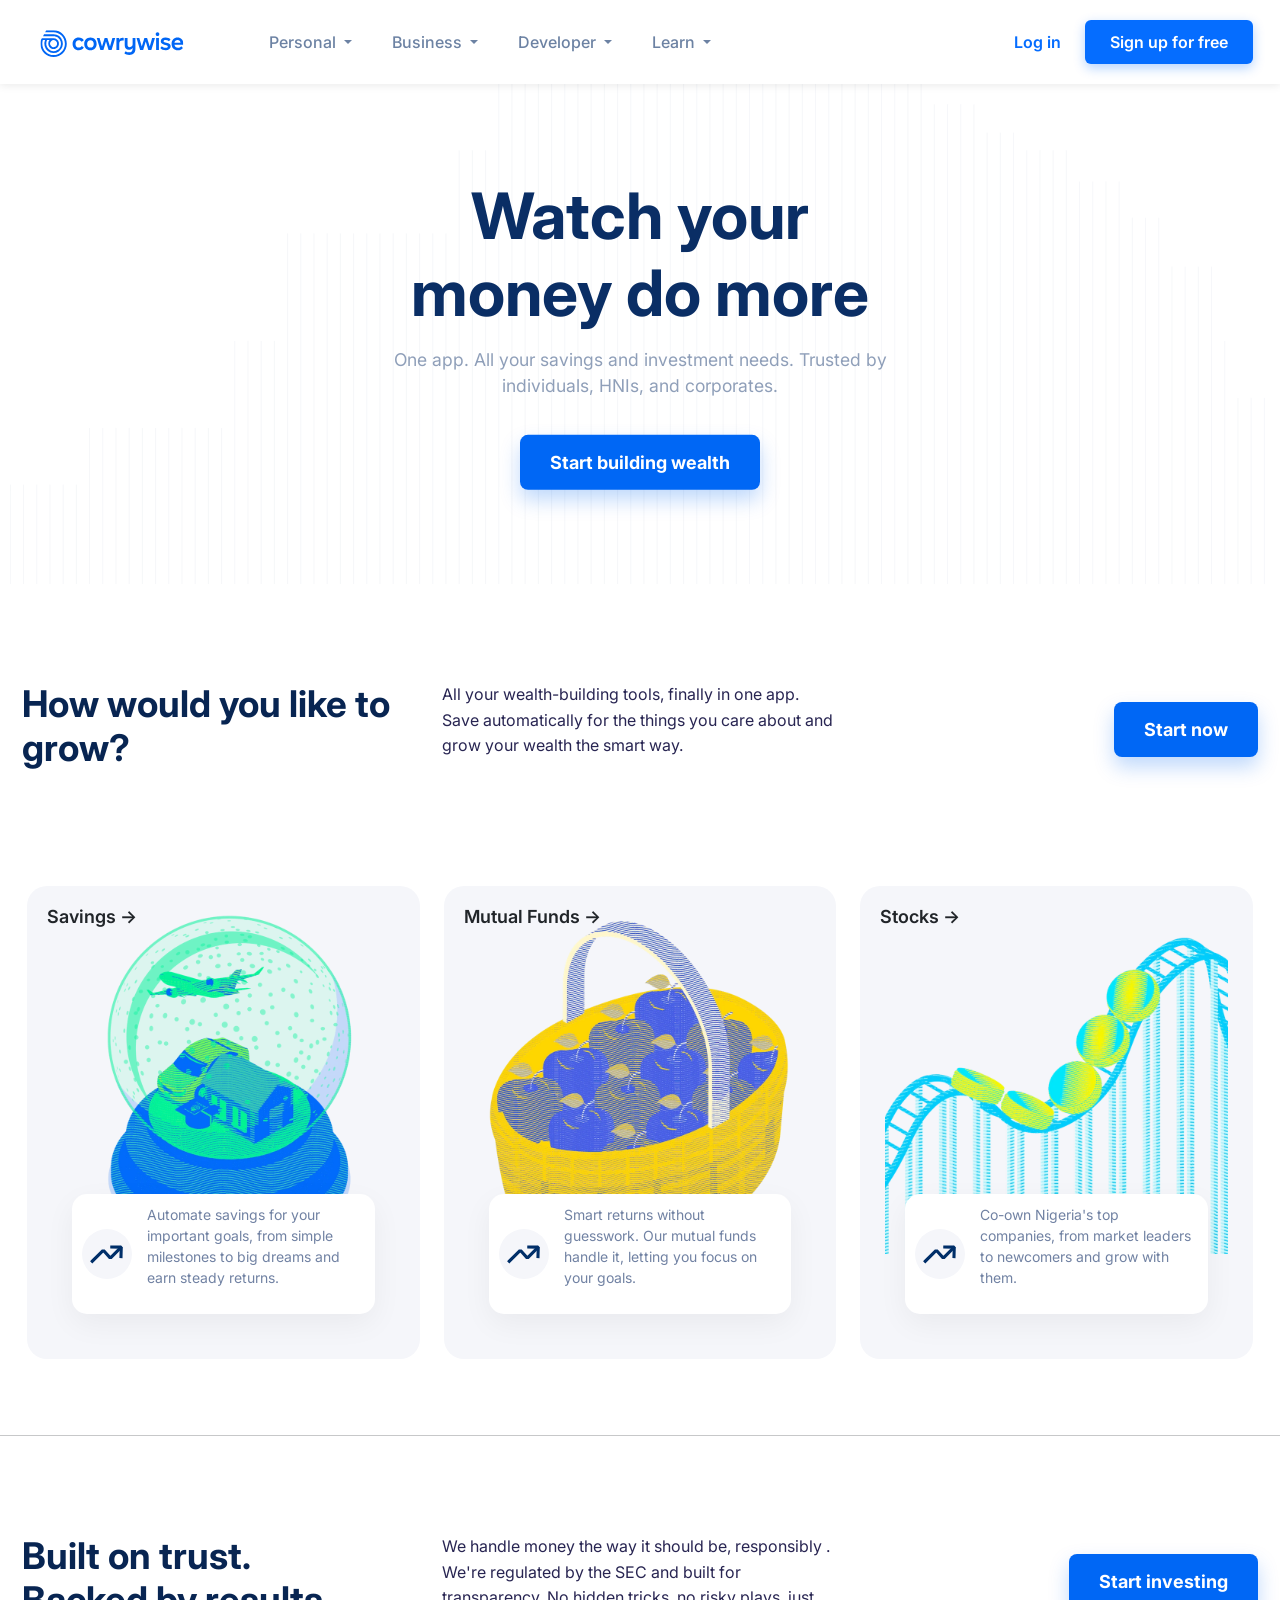
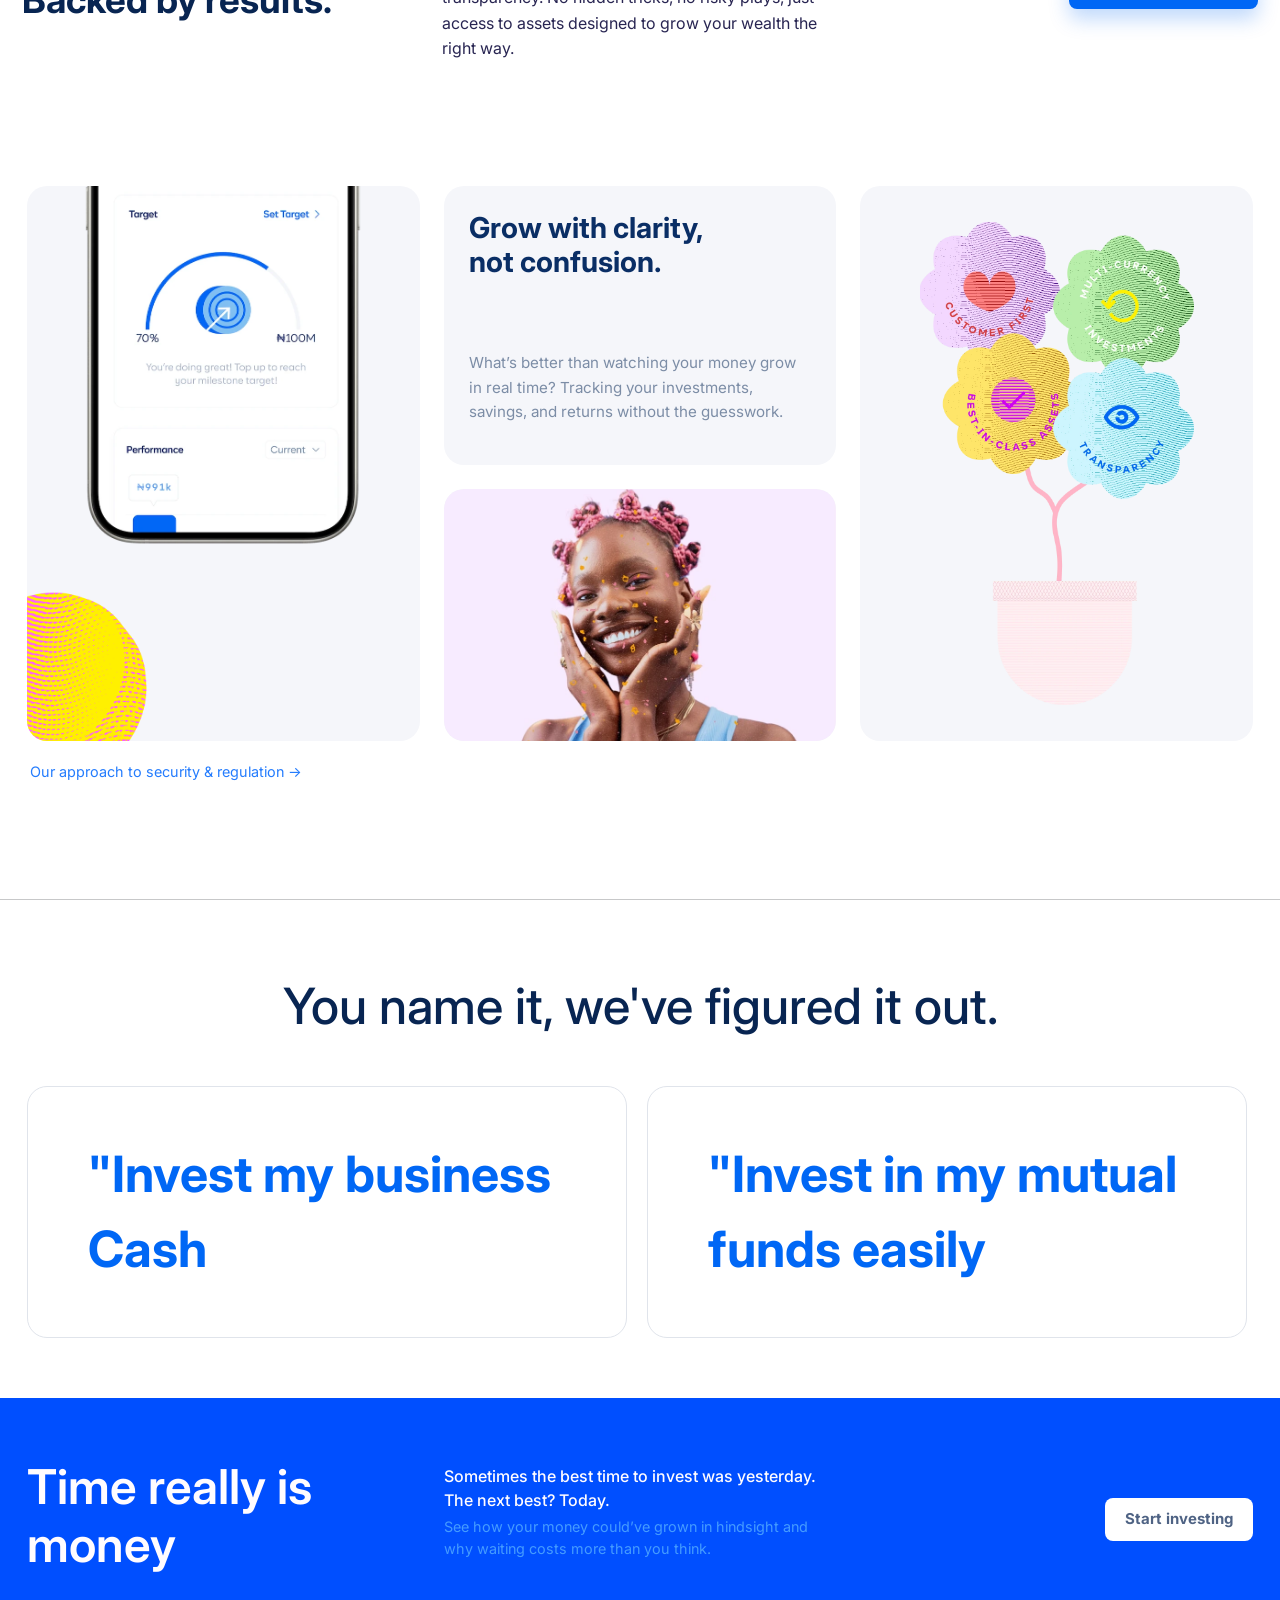
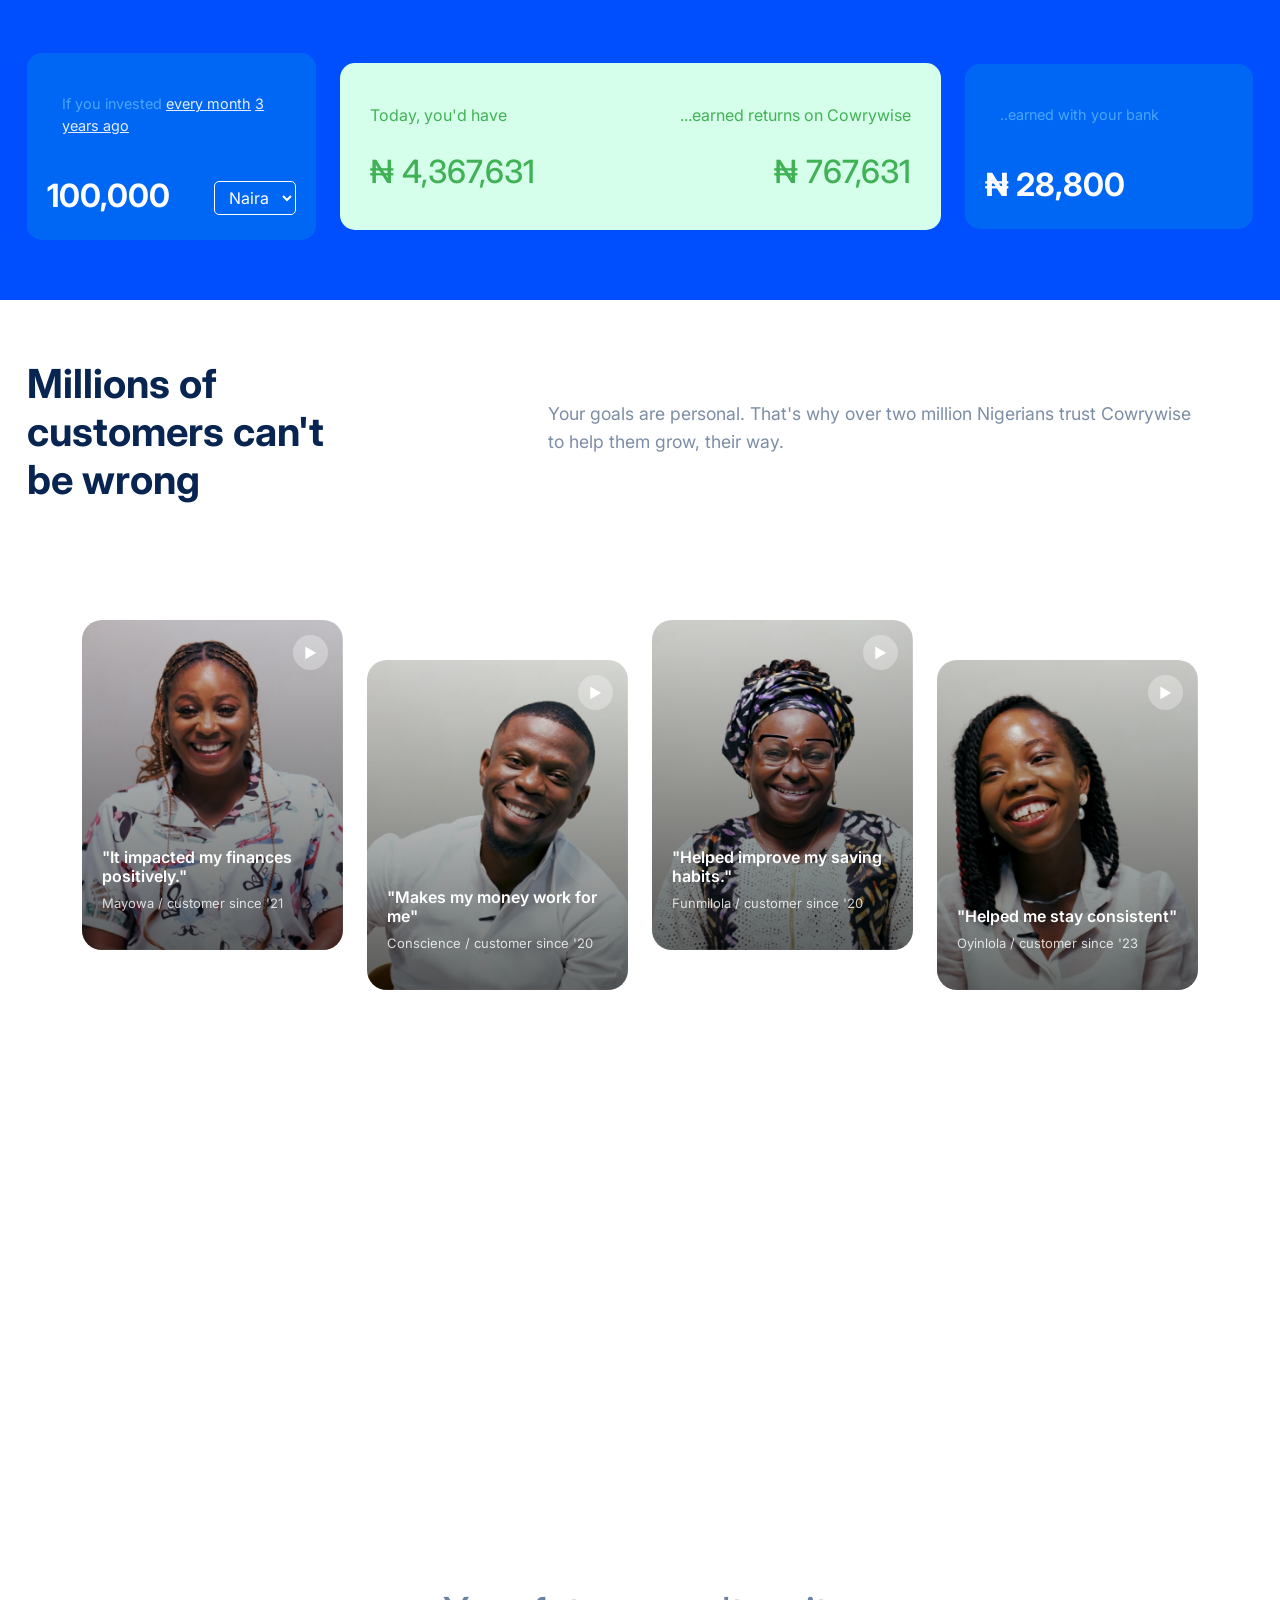
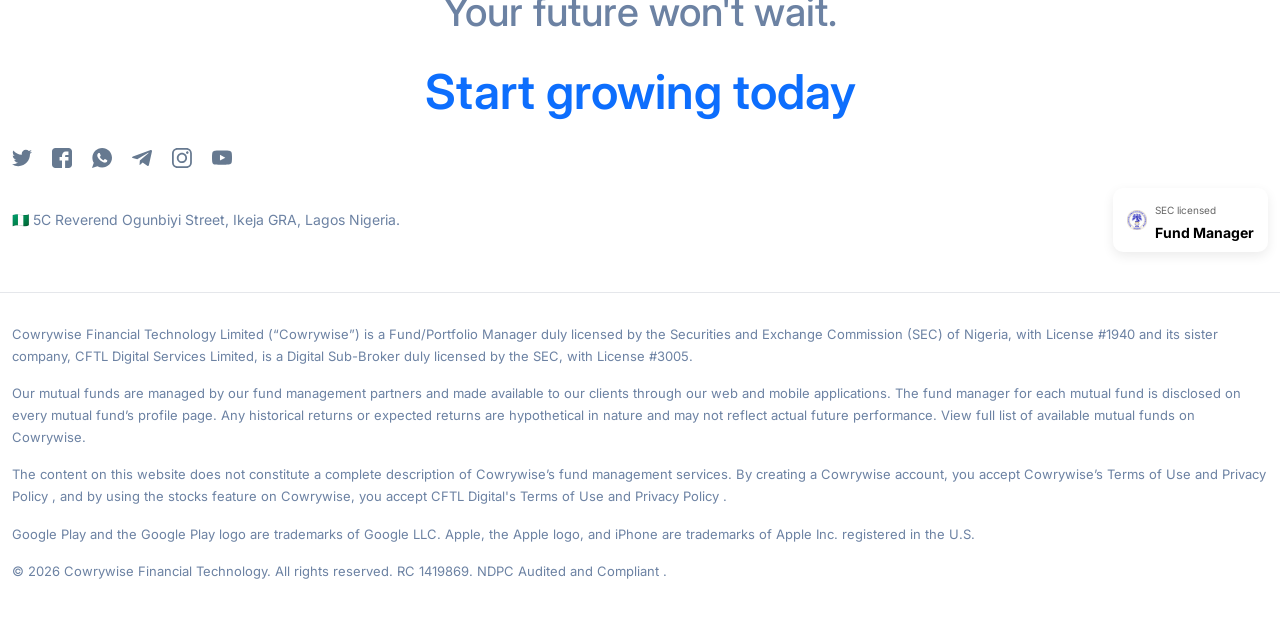
==== commit a93cf916: "Remove a section from index.html for a cleaner layout" ====
--- a/index.html
+++ b/index.html
@@ -621,108 +621,7 @@
         </div>
     </section>
 
-    <footer class="py-5">
-        <div class="container-fluid">
-            <div class="row align-items-start justify-content-between">
-
-                <!-- LEFT SIDE -->
-                <div class="col-lg-5 mb-4">
-
-                    <!-- Stars -->
-                    <div class="mb-2 text-warning">
-                        <img src="./Media/star-img.svg" alt="">
-                    </div>
-
-                    <!-- Text -->
-                    <p class="mb-4 footer-text">
-                        Trusted by millions of Nigerians like you.
-                    </p>
-
-                    <!-- App Buttons -->
-                    <div class="d-flex gap-3 flex-wrap">
-
-                        <!-- Play Store -->
-                        <a href="#" class="app-btn d-inline-flex align-items-center">
-                            <img src="./Media/playstore.svg" alt="">
-                            <div class="ms-2">
-                                <small>Get it on</small><br>
-                                <strong>Play Store</strong>
-                            </div>
-                        </a>
-
-                        <!-- App Store -->
-                        <a href="#" class="app-btn d-inline-flex align-items-center">
-                            <img src="./Media/apple-blue-img.svg" alt="">
-                            <div class="ms-2">
-                                <small>Download on</small><br>
-                                <strong>App Store</strong>
-                            </div>
-                        </a>
-
-                    </div>
-                </div>
-
-                <!-- RIGHT SIDE -->
-                <div class="col-lg-6">
-                    <div class="row">
-
-                        <div class="col-6 col-md-3 mb-4">
-                            <h6 class="fw-bold mb-3">Company</h6>
-                            <ul class="list-unstyled footer-text small">
-                                <li class="mb-2">About Us</li>
-                                <li class="mb-2">Press</li>
-                                <li class="mb-2">Careers</li>
-                                <li class="mb-2">Ambassadors</li>
-                                <li class="mb-2">Privacy</li>
-                                <li class="mb-2">Terms</li>
-                            </ul>
-                        </div>
-
-                        <div class="col-6 col-md-3 mb-4">
-                            <h6 class="fw-bold mb-3">Product</h6>
-                            <ul class="list-unstyled footer-text small">
-                                <li class="mb-2">Savings</li>
-                                <li class="mb-2">Mutual funds</li>
-                                <li class="mb-2">Stocks</li>
-                                <li class="mb-2">Kids</li>
-                                <li class="mb-2">Embed API</li>
-                                <li class="mb-2">Sprout</li>
-                                <li class="mb-2">Halal</li>
-                            </ul>
-                        </div>
-
-                        <div class="col-6 col-md-3 mb-4">
-                            <h6 class="fw-bold mb-3">Resources</h6>
-                            <ul class="list-unstyled footer-text small">
-                                <li class="mb-2">Media</li>
-                                <li class="mb-2">Security</li>
-                                <li class="mb-2">FAQs</li>
-                                <li class="mb-2">IMS Policy</li>
-                                <li class="mb-2">Complaints</li>
-                                <li class="mb-2">Simplified</li>
-                                <li class="mb-2">Engineering</li>
-                                <li class="mb-2">Glossary</li>
-                                <li class="mb-2">Estimate interest</li>
-                                <li class="mb-2">Blog</li>
-                            </ul>
-                        </div>
-
-                        <div class="col-6 col-md-3 mb-4">
-                            <h6 class="fw-bold mb-3">Contact</h6>
-                            <ul class="list-unstyled footer-text small">
-                                <li class="mb-2">support@cowrywise.com</li>
-                                <li class="mb-2">07000COWRYWISE</li>
-                                <li class="mb-2">WhatsApp</li>
-                            </ul>
-                        </div>
-
-                    </div>
-                </div>
-
-            </div>
-        </div>
-    </footer>
-    <hr>
+   
 
     <section>
         <div class="container-fluid">
@@ -750,6 +649,10 @@
         </div>
     </section>
 
+
+
+    
+
     <section class="legal-section">
         <div class="container-fluid">
             <p>Cowrywise Financial Technology Limited (“Cowrywise”) is a Fund/Portfolio Manager duly licensed by the Securities and Exchange Commission (SEC) of Nigeria, with License #1940 and its sister company, CFTL Digital Services Limited, is a Digital Sub-Broker duly licensed by the SEC, with License #3005.</p>
@@ -763,12 +666,6 @@
             <p>© 2026  Cowrywise Financial Technology. All rights reserved. RC 1419869. NDPC Audited and Compliant .</p>
         </div>
     </section>
-
-
-
-
-
-
 
 
 
